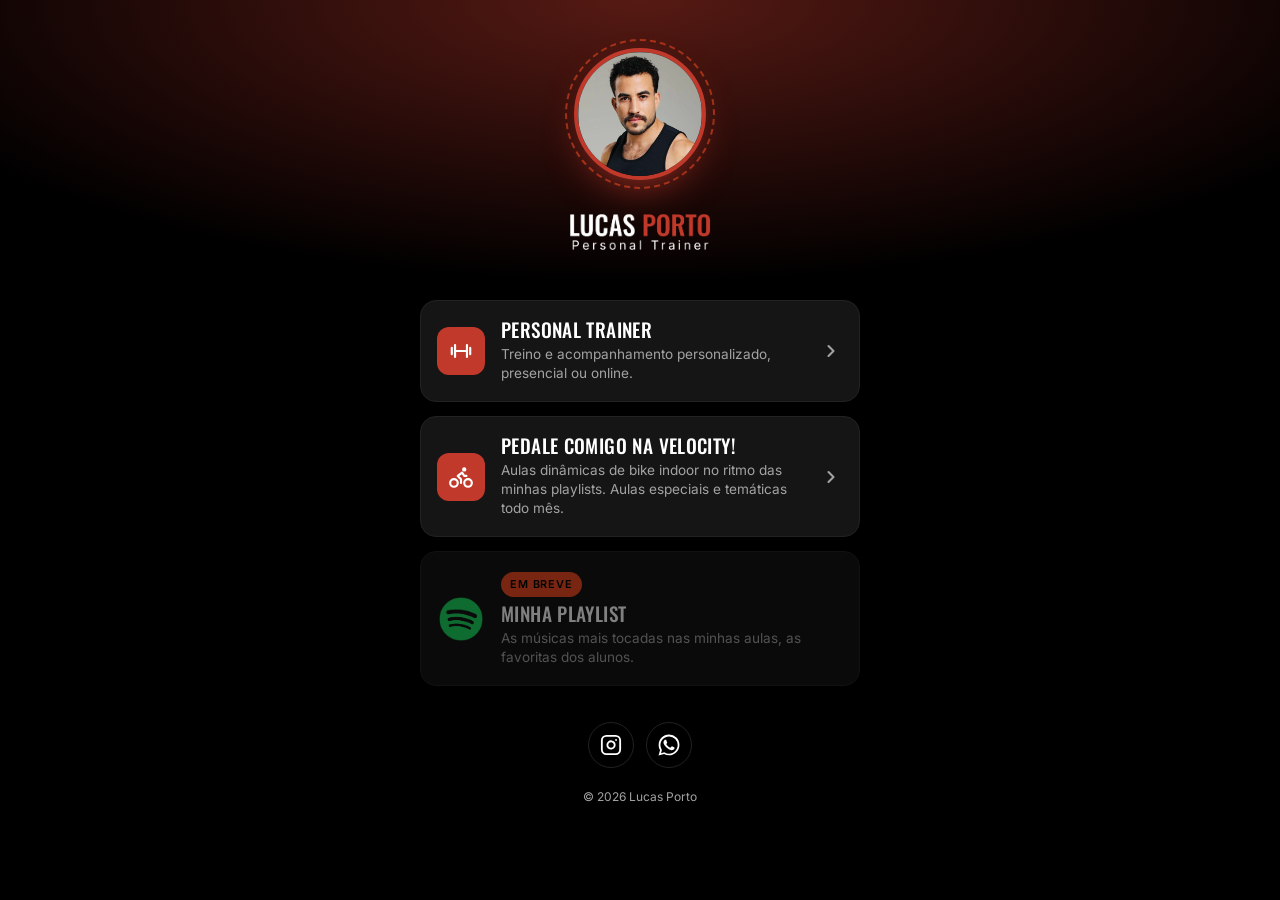
==== bio/index.html @ 9131280d "Página da Velocity com Time do Porto e desafios; ajustes na bio - velocity/: página completa (cores " ====
<!DOCTYPE html>
<html lang="pt-BR">
<head>
  <meta charset="UTF-8">
  <meta name="viewport" content="width=device-width, initial-scale=1">
  <title>Lucas Porto · Links</title>
  <meta name="description" content="Lucas Porto, personal trainer e professor de bike indoor na Velocity. Links para aulas e playlist.">
  <meta name="theme-color" content="#000000">

  <link rel="preconnect" href="https://fonts.googleapis.com">
  <link rel="preconnect" href="https://fonts.gstatic.com" crossorigin>
  <link href="https://fonts.googleapis.com/css2?family=Inter:wght@400;600&family=Oswald:wght@500&display=swap" rel="stylesheet">

  <!-- ?v=: aumente a cada alteração no CSS/imagens para o navegador não usar a versão em cache -->
  <link rel="stylesheet" href="../assets/links.css?v=5">
</head>
<body>
  <main class="page">
    <figure class="avatar">
      <img src="../assets/lucas.png" alt="Lucas Porto" width="482" height="481">
    </figure>
    <img class="logo" src="../assets/logo.svg?v=2" alt="Lucas Porto · Personal Trainer" width="1815" height="724">

    <ul class="links" role="list">
      <li>
        <a class="link" href="../">
          <span class="link__icon" aria-hidden="true">
            <svg viewBox="0 0 24 24" fill="none" stroke="currentColor" stroke-width="2" stroke-linecap="round" stroke-linejoin="round"><path d="M6.5 6.5v11M17.5 6.5v11M3.5 9v6M20.5 9v6M6.5 12h11"/></svg>
          </span>
          <span class="link__body">
            <span class="link__title">Personal Trainer</span>
            <span class="link__desc">Treino e acompanhamento personalizado, presencial ou online.</span>
          </span>
          <svg class="link__arrow" aria-hidden="true" viewBox="0 0 24 24" fill="none" stroke="currentColor" stroke-width="2.5" stroke-linecap="round" stroke-linejoin="round"><path d="M9 6l6 6-6 6"/></svg>
        </a>
      </li>
      <li>
        <a class="link" href="../velocity/">
          <span class="link__icon" aria-hidden="true">
            <svg viewBox="0 0 24 24" fill="none" stroke="currentColor" stroke-width="2" stroke-linecap="round" stroke-linejoin="round"><circle cx="5.5" cy="17.5" r="3.5"/><circle cx="18.5" cy="17.5" r="3.5"/><path d="M15 6a1 1 0 1 0 0-2 1 1 0 0 0 0 2zM12 17.5V14l-3-3 4-3 2 3h2"/></svg>
          </span>
          <span class="link__body">
            <span class="link__title">Pedale comigo na Velocity!</span>
            <span class="link__desc">Aulas dinâmicas de bike indoor no ritmo das minhas playlists. Aulas especiais e temáticas todo mês.</span>
          </span>
          <svg class="link__arrow" aria-hidden="true" viewBox="0 0 24 24" fill="none" stroke="currentColor" stroke-width="2.5" stroke-linecap="round" stroke-linejoin="round"><path d="M9 6l6 6-6 6"/></svg>
        </a>
      </li>
      <li>
        <!-- Em breve: quando a playlist existir, troque o <div> por <a class="link" href="URL"> e remova o selo -->
        <div class="link link--soon">
          <span class="link__icon link__icon--img" aria-hidden="true">
            <img src="../assets/spotify_logo.png?v=1" alt="" width="48" height="48">
          </span>
          <span class="link__body">
            <span class="badge link__badge">Em breve</span>
            <span class="link__title">Minha Playlist</span>
            <span class="link__desc">As músicas mais tocadas nas minhas aulas, as favoritas dos alunos.</span>
          </span>
        </div>
      </li>
    </ul>

    <nav class="social" aria-label="Redes sociais">
      <a href="https://instagram.com/oportopersonal" target="_blank" rel="noopener" aria-label="Instagram @oportopersonal">
        <svg aria-hidden="true" viewBox="0 0 24 24"><path fill="none" stroke="currentColor" stroke-width="2" stroke-linecap="round" d="M7 2h10a5 5 0 0 1 5 5v10a5 5 0 0 1-5 5H7a5 5 0 0 1-5-5V7a5 5 0 0 1 5-5Zm9 9.37A4 4 0 1 1 12.63 8 4 4 0 0 1 16 11.37ZM17.5 6.5h.01"/></svg>
      </a>
      <a href="https://wa.me/5561983435171?text=Li%20sobre%20seu%20trabalho%20no%20instagram%20e%20gostaria%20de%20mais%20informa%C3%A7%C3%B5es" target="_blank" rel="noopener" aria-label="WhatsApp">
        <svg aria-hidden="true" viewBox="0 0 24 24"><path fill="currentColor" d="M17.47 14.38c-.3-.15-1.76-.87-2.03-.97-.27-.1-.47-.15-.67.15-.2.3-.77.97-.94 1.17-.17.2-.35.22-.64.07-.3-.15-1.26-.46-2.4-1.48-.89-.79-1.49-1.77-1.66-2.07-.17-.3-.02-.46.13-.61.13-.13.3-.35.45-.52.15-.17.2-.3.3-.5.1-.2.05-.37-.03-.52-.07-.15-.67-1.62-.92-2.22-.24-.58-.49-.5-.67-.51h-.57c-.2 0-.52.07-.79.37-.27.3-1.04 1.02-1.04 2.48s1.07 2.88 1.21 3.08c.15.2 2.1 3.2 5.08 4.49.71.31 1.26.49 1.7.63.71.23 1.36.2 1.87.12.57-.08 1.76-.72 2-1.41.25-.7.25-1.29.17-1.41-.07-.13-.27-.2-.57-.35M12.05 21.5h-.01a9.4 9.4 0 0 1-4.8-1.31l-.34-.2-3.56.93.95-3.47-.22-.36a9.39 9.39 0 0 1-1.44-5.01c0-5.19 4.23-9.41 9.43-9.41a9.36 9.36 0 0 1 6.66 2.76 9.35 9.35 0 0 1 2.76 6.66c0 5.2-4.23 9.42-9.43 9.42M20.07 3.9A11.3 11.3 0 0 0 12.05.58C5.8.58.72 5.66.72 11.9c0 2 .52 3.95 1.52 5.66L.62 23.42l6-1.57a11.3 11.3 0 0 0 5.42 1.38h.01c6.24 0 11.33-5.08 11.33-11.33 0-3.02-1.18-5.87-3.31-8"/></svg>
      </a>
    </nav>

    <p class="copy">© 2026 Lucas Porto</p>
  </main>
</body>
</html>
---- assets/links.css ----
/* ==========================================================
   Páginas simples (bio do Instagram, Velocity)
   Mesmas cores e fontes do site principal.
   ========================================================== */

:root {
  --red: #C0392B;
  --red-dark: #9E2E23;
  --orange: #F04C22;
  --black: #000;
  --white: #fff;
  --gray-800: #151515;
  --gray-700: #222;
  --gray-400: #a3a3a3;

  --font-head: "Oswald", "Arial Narrow", Impact, sans-serif;
  --font-body: "Inter", system-ui, -apple-system, "Segoe UI", Roboto, sans-serif;
  --ease: cubic-bezier(.2, .8, .2, 1);
}

*,
*::before,
*::after { box-sizing: border-box; }

body {
  margin: 0;
  min-height: 100svh;
  background:
    radial-gradient(90% 45% at 50% 0%, rgba(192, 57, 43, .45), transparent 70%),
    var(--black);
  background-attachment: fixed;
  color: var(--white);
  font-family: var(--font-body);
  line-height: 1.5;
  -webkit-font-smoothing: antialiased;
}

h1, h2, p, ul { margin: 0; }
ul { padding: 0; list-style: none; }
img, svg { display: block; }

:focus-visible {
  outline: 3px solid var(--white);
  outline-offset: 3px;
}

.page {
  width: 100%;
  max-width: 480px;
  margin: 0 auto;
  padding: 48px 20px calc(32px + env(safe-area-inset-bottom));
  display: flex;
  flex-direction: column;
  align-items: center;
  text-align: center;
}

/* ---------- Perfil ---------- */
.avatar {
  position: relative;
  width: 132px;
  margin: 0 0 20px;
  animation: pop .7s var(--ease) both;
}
.avatar img {
  width: 100%;
  height: auto;
  aspect-ratio: 1 / 1;
  object-fit: cover;
  border-radius: 50%;
  border: 4px solid var(--red);
  box-shadow: 0 18px 44px -16px rgba(192, 57, 43, .9);
}
.avatar::after {
  content: "";
  position: absolute;
  inset: -9px;
  border-radius: 50%;
  border: 2px dashed rgba(240, 76, 34, .55);
  pointer-events: none;
}

.logo { height: 72px; width: auto; margin-bottom: 28px; }

/* ---------- Links ---------- */
.links {
  width: 100%;
  display: grid;
  gap: 14px;
}

.link {
  position: relative;
  display: flex;
  align-items: center;
  gap: 16px;
  padding: 18px 18px 18px 16px;
  border-radius: 16px;
  background: var(--gray-800);
  border: 1px solid var(--gray-700);
  color: inherit;
  text-align: left;
  text-decoration: none;
  animation: rise .6s var(--ease) backwards; /* backwards: não sobrescreve a opacidade do .link--soon depois da entrada */
  transition: transform .25s var(--ease), border-color .25s, background-color .25s, box-shadow .25s;
}
.links li:nth-child(2) .link { animation-delay: .08s; }
.links li:nth-child(3) .link { animation-delay: .16s; }

a.link:hover {
  transform: translateY(-2px);
  border-color: var(--red);
  box-shadow: 0 16px 36px -20px rgba(192, 57, 43, .9);
}
a.link:active { transform: scale(.98); }

.link__icon {
  flex: none;
  width: 48px;
  height: 48px;
  display: grid;
  place-items: center;
  border-radius: 12px;
  background: var(--red);
}
.link__icon svg { width: 26px; height: 26px; }
.link__icon--img { background: none; }
.link__icon--img img { width: 44px; height: 44px; }

.link__body { flex: 1; min-width: 0; }
.link__title {
  display: block;
  font-family: var(--font-head);
  font-weight: 500;
  font-size: 1.2rem;
  line-height: 1.15;
  letter-spacing: .02em;
  text-transform: uppercase;
}
.link__desc {
  display: block;
  margin-top: 4px;
  font-size: .85rem;
  line-height: 1.4;
  color: var(--gray-400);
}

.link__arrow {
  flex: none;
  width: 20px;
  height: 20px;
  color: var(--gray-400);
  transition: transform .25s var(--ease), color .25s;
}
a.link:hover .link__arrow { transform: translateX(3px); color: var(--white); }

/* em breve */
.link--soon { opacity: .5; }

.link__badge { display: inline-block; margin-bottom: 6px; }

.badge {
  flex: none;
  font-size: .68rem;
  font-weight: 600;
  letter-spacing: .08em;
  text-transform: uppercase;
  padding: 4px 9px;
  border-radius: 999px;
  background: var(--orange);
  color: var(--black);
}

/* ---------- Rodapé ---------- */
.social {
  display: flex;
  gap: 12px;
  margin-top: 36px;
}
.social a {
  width: 46px;
  height: 46px;
  display: grid;
  place-items: center;
  border-radius: 50%;
  border: 1px solid var(--gray-700);
  color: var(--white);
  transition: border-color .25s, background-color .25s;
}
.social a:hover { border-color: var(--red); background: var(--red); }
.social svg { width: 22px; height: 22px; }

.copy {
  margin-top: 20px;
  font-size: .75rem;
  color: var(--gray-400);
}

/* ---------- Página "Em breve" ---------- */
.page--center { min-height: 100svh; justify-content: center; }
.soon__title {
  font-family: var(--font-head);
  font-weight: 500;
  font-size: clamp(2.2rem, 10vw, 3rem);
  line-height: 1;
  text-transform: uppercase;
  margin-bottom: 18px;
}
.soon__title span { color: var(--red); }
.soon__badge { margin-bottom: 36px; font-size: .8rem; padding: 6px 14px; }

.back {
  display: inline-flex;
  align-items: center;
  gap: 8px;
  min-height: 46px;
  padding: 0 22px;
  border-radius: 999px;
  border: 1px solid rgba(255, 255, 255, .35);
  color: var(--white);
  font-family: var(--font-head);
  font-weight: 500;
  letter-spacing: .04em;
  text-transform: uppercase;
  text-decoration: none;
  transition: border-color .25s;
}
.back:hover { border-color: var(--white); }

@keyframes pop {
  from { opacity: 0; transform: scale(.85); }
  to   { opacity: 1; transform: none; }
}
@keyframes rise {
  from { opacity: 0; transform: translateY(14px); }
  to   { opacity: 1; transform: none; }
}

@media (prefers-reduced-motion: reduce) {
  *, *::before, *::after {
    animation: none !important;
    transition-duration: .01ms !important;
  }
}
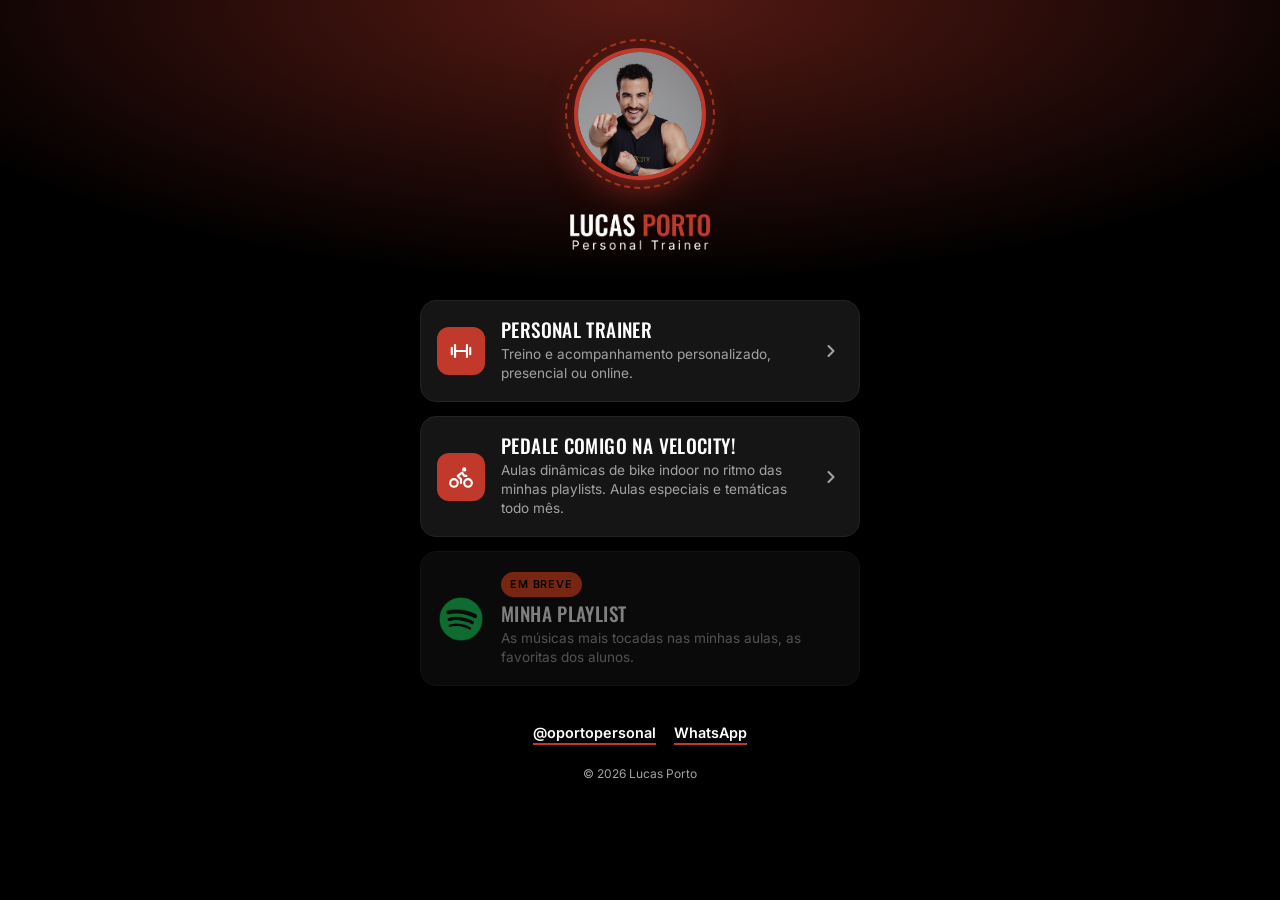
==== commit 4b011ca4: "Fotos novas do Lucas, rodapés padronizados e link Voltar no site - Fotos lucas_personal e lucas_velo" ====
--- a/bio/index.html
+++ b/bio/index.html
@@ -12,12 +12,12 @@
   <link href="https://fonts.googleapis.com/css2?family=Inter:wght@400;600&family=Oswald:wght@500&display=swap" rel="stylesheet">
 
   <!-- ?v=: aumente a cada alteração no CSS/imagens para o navegador não usar a versão em cache -->
-  <link rel="stylesheet" href="../assets/links.css?v=5">
+  <link rel="stylesheet" href="../assets/links.css?v=6">
 </head>
 <body>
   <main class="page">
     <figure class="avatar">
-      <img src="../assets/lucas.png" alt="Lucas Porto" width="482" height="481">
+      <img src="../assets/lucas_personal_avatar.jpg?v=2" alt="Lucas Porto" width="800" height="800">
     </figure>
     <img class="logo" src="../assets/logo.svg?v=2" alt="Lucas Porto · Personal Trainer" width="1815" height="724">
 
@@ -61,13 +61,9 @@
       </li>
     </ul>
 
-    <nav class="social" aria-label="Redes sociais">
-      <a href="https://instagram.com/oportopersonal" target="_blank" rel="noopener" aria-label="Instagram @oportopersonal">
-        <svg aria-hidden="true" viewBox="0 0 24 24"><path fill="none" stroke="currentColor" stroke-width="2" stroke-linecap="round" d="M7 2h10a5 5 0 0 1 5 5v10a5 5 0 0 1-5 5H7a5 5 0 0 1-5-5V7a5 5 0 0 1 5-5Zm9 9.37A4 4 0 1 1 12.63 8 4 4 0 0 1 16 11.37ZM17.5 6.5h.01"/></svg>
-      </a>
-      <a href="https://wa.me/5561983435171?text=Li%20sobre%20seu%20trabalho%20no%20instagram%20e%20gostaria%20de%20mais%20informa%C3%A7%C3%B5es" target="_blank" rel="noopener" aria-label="WhatsApp">
-        <svg aria-hidden="true" viewBox="0 0 24 24"><path fill="currentColor" d="M17.47 14.38c-.3-.15-1.76-.87-2.03-.97-.27-.1-.47-.15-.67.15-.2.3-.77.97-.94 1.17-.17.2-.35.22-.64.07-.3-.15-1.26-.46-2.4-1.48-.89-.79-1.49-1.77-1.66-2.07-.17-.3-.02-.46.13-.61.13-.13.3-.35.45-.52.15-.17.2-.3.3-.5.1-.2.05-.37-.03-.52-.07-.15-.67-1.62-.92-2.22-.24-.58-.49-.5-.67-.51h-.57c-.2 0-.52.07-.79.37-.27.3-1.04 1.02-1.04 2.48s1.07 2.88 1.21 3.08c.15.2 2.1 3.2 5.08 4.49.71.31 1.26.49 1.7.63.71.23 1.36.2 1.87.12.57-.08 1.76-.72 2-1.41.25-.7.25-1.29.17-1.41-.07-.13-.27-.2-.57-.35M12.05 21.5h-.01a9.4 9.4 0 0 1-4.8-1.31l-.34-.2-3.56.93.95-3.47-.22-.36a9.39 9.39 0 0 1-1.44-5.01c0-5.19 4.23-9.41 9.43-9.41a9.36 9.36 0 0 1 6.66 2.76 9.35 9.35 0 0 1 2.76 6.66c0 5.2-4.23 9.42-9.43 9.42M20.07 3.9A11.3 11.3 0 0 0 12.05.58C5.8.58.72 5.66.72 11.9c0 2 .52 3.95 1.52 5.66L.62 23.42l6-1.57a11.3 11.3 0 0 0 5.42 1.38h.01c6.24 0 11.33-5.08 11.33-11.33 0-3.02-1.18-5.87-3.31-8"/></svg>
-      </a>
+    <nav class="footer__links" aria-label="Mais links">
+      <a href="https://instagram.com/oportopersonal" target="_blank" rel="noopener">@oportopersonal</a>
+      <a href="https://wa.me/5561983435171?text=Li%20sobre%20seu%20trabalho%20no%20instagram%20e%20gostaria%20de%20mais%20informa%C3%A7%C3%B5es" target="_blank" rel="noopener">WhatsApp</a>
     </nav>
 
     <p class="copy">© 2026 Lucas Porto</p>
--- a/assets/links.css
+++ b/assets/links.css
@@ -172,23 +172,15 @@
 }
 
 /* ---------- Rodapé ---------- */
-.social {
-  display: flex;
-  gap: 12px;
-  margin-top: 36px;
-}
-.social a {
-  width: 46px;
-  height: 46px;
-  display: grid;
-  place-items: center;
-  border-radius: 50%;
-  border: 1px solid var(--gray-700);
+.footer__links { display: flex; flex-wrap: wrap; justify-content: center; gap: 8px 18px; margin-top: 36px; font-size: .9rem; }
+.footer__links a {
+  font-weight: 600;
   color: var(--white);
-  transition: border-color .25s, background-color .25s;
-}
-.social a:hover { border-color: var(--red); background: var(--red); }
-.social svg { width: 22px; height: 22px; }
+  text-decoration: none;
+  border-bottom: 2px solid var(--red);
+  transition: border-color .25s;
+}
+.footer__links a:hover { border-color: var(--white); }
 
 .copy {
   margin-top: 20px;
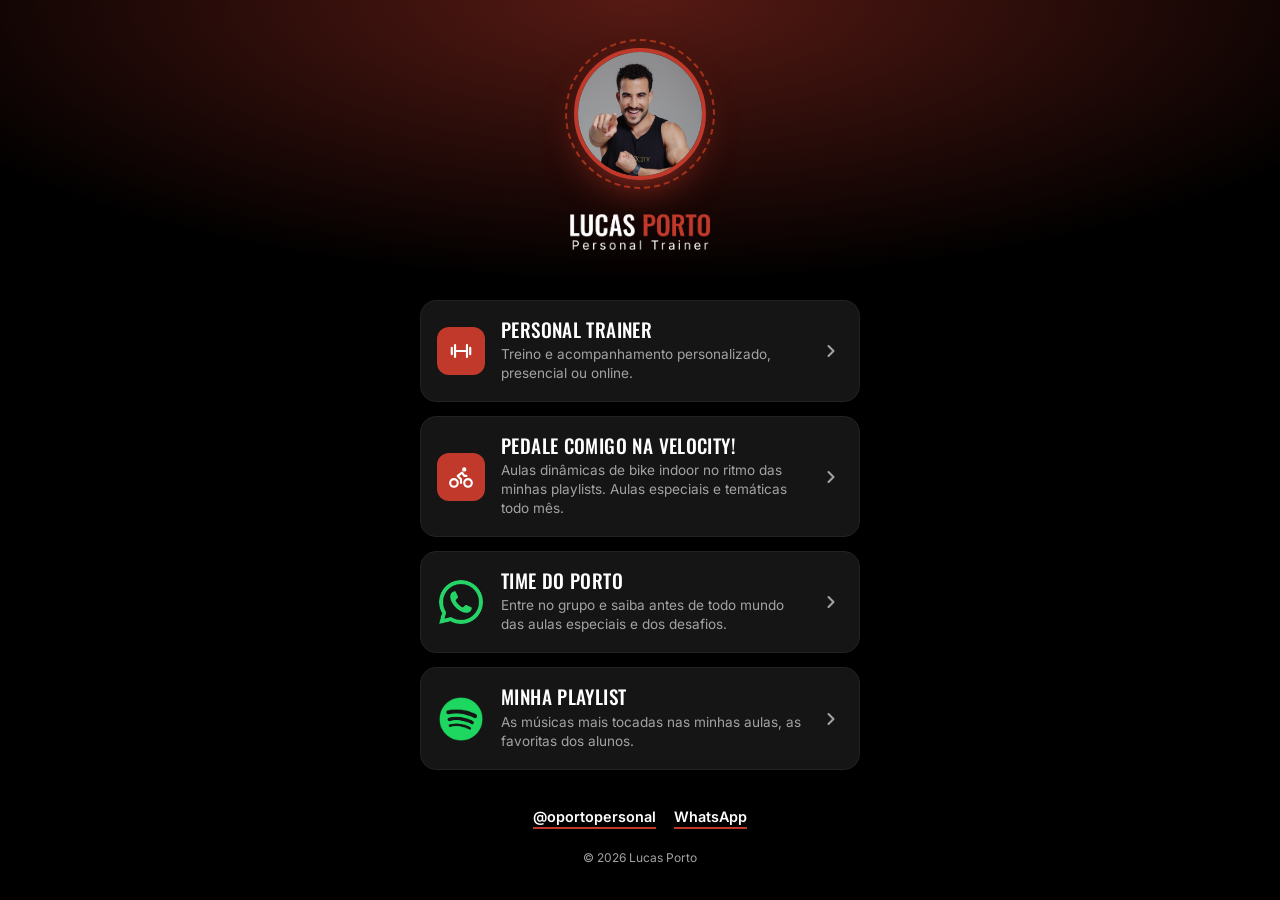
==== commit c07ebfe8: "Bio: playlist do Spotify e grupo do Time do Porto; logos renomeados - Card da playlist com link do S" ====
--- a/bio/index.html
+++ b/bio/index.html
@@ -12,7 +12,7 @@
   <link href="https://fonts.googleapis.com/css2?family=Inter:wght@400;600&family=Oswald:wght@500&display=swap" rel="stylesheet">
 
   <!-- ?v=: aumente a cada alteração no CSS/imagens para o navegador não usar a versão em cache -->
-  <link rel="stylesheet" href="../assets/links.css?v=6">
+  <link rel="stylesheet" href="../assets/links.css?v=7">
 </head>
 <body>
   <main class="page">
@@ -47,17 +47,28 @@
         </a>
       </li>
       <li>
-        <!-- Em breve: quando a playlist existir, troque o <div> por <a class="link" href="URL"> e remova o selo -->
-        <div class="link link--soon">
+        <a class="link" href="https://chat.whatsapp.com/D8VZ9RCraKYHn0KsHyFJtZ" target="_blank" rel="noopener">
           <span class="link__icon link__icon--img" aria-hidden="true">
-            <img src="../assets/spotify_logo.png?v=1" alt="" width="48" height="48">
+            <img src="../assets/logo_whatsapp_web.png?v=1" alt="" width="48" height="48">
           </span>
           <span class="link__body">
-            <span class="badge link__badge">Em breve</span>
+            <span class="link__title">Time do Porto</span>
+            <span class="link__desc">Entre no grupo e saiba antes de todo mundo das aulas especiais e dos desafios.</span>
+          </span>
+          <svg class="link__arrow" aria-hidden="true" viewBox="0 0 24 24" fill="none" stroke="currentColor" stroke-width="2.5" stroke-linecap="round" stroke-linejoin="round"><path d="M9 6l6 6-6 6"/></svg>
+        </a>
+      </li>
+      <li>
+        <a class="link" href="https://open.spotify.com/playlist/2BdKq4FAtgC0P8CTjF3Lct" target="_blank" rel="noopener">
+          <span class="link__icon link__icon--img" aria-hidden="true">
+            <img src="../assets/logo_spotify.png?v=1" alt="" width="48" height="48">
+          </span>
+          <span class="link__body">
             <span class="link__title">Minha Playlist</span>
             <span class="link__desc">As músicas mais tocadas nas minhas aulas, as favoritas dos alunos.</span>
           </span>
-        </div>
+          <svg class="link__arrow" aria-hidden="true" viewBox="0 0 24 24" fill="none" stroke="currentColor" stroke-width="2.5" stroke-linecap="round" stroke-linejoin="round"><path d="M9 6l6 6-6 6"/></svg>
+        </a>
       </li>
     </ul>
 
--- a/assets/links.css
+++ b/assets/links.css
@@ -106,6 +106,7 @@
 }
 .links li:nth-child(2) .link { animation-delay: .08s; }
 .links li:nth-child(3) .link { animation-delay: .16s; }
+.links li:nth-child(4) .link { animation-delay: .24s; }
 
 a.link:hover {
   transform: translateY(-2px);
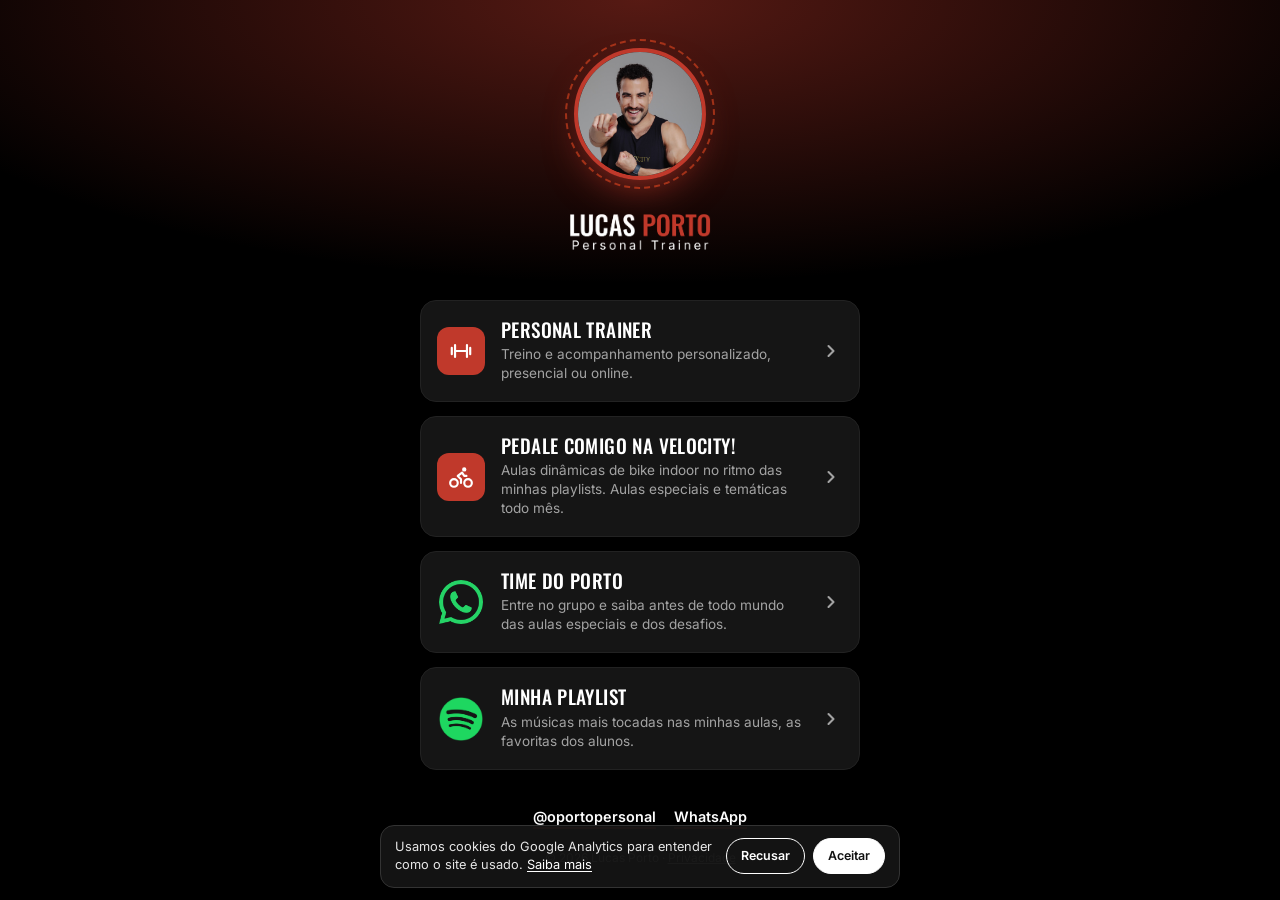
==== commit fd636090: "Google Analytics com aviso de cookies e página de privacidade - assets/consent.js: aviso discreto; G" ====
--- a/bio/index.html
+++ b/bio/index.html
@@ -12,7 +12,7 @@
   <link href="https://fonts.googleapis.com/css2?family=Inter:wght@400;600&family=Oswald:wght@500&display=swap" rel="stylesheet">
 
   <!-- ?v=: aumente a cada alteração no CSS/imagens para o navegador não usar a versão em cache -->
-  <link rel="stylesheet" href="../assets/links.css?v=7">
+  <link rel="stylesheet" href="../assets/links.css?v=9">
 </head>
 <body>
   <main class="page">
@@ -77,7 +77,8 @@
       <a href="https://wa.me/5561983435171?text=Li%20sobre%20seu%20trabalho%20no%20instagram%20e%20gostaria%20de%20mais%20informa%C3%A7%C3%B5es" target="_blank" rel="noopener">WhatsApp</a>
     </nav>
 
-    <p class="copy">© 2026 Lucas Porto</p>
+    <p class="copy">© 2026 Lucas Porto · <a href="../privacidade/">Privacidade</a></p>
   </main>
+  <script src="../assets/consent.js?v=1" data-privacy="../privacidade/" defer></script>
 </body>
 </html>
--- a/assets/links.css
+++ b/assets/links.css
@@ -220,6 +220,38 @@
 }
 .back:hover { border-color: var(--white); }
 
+/* ---------- Página de privacidade ---------- */
+.legal { position: relative; text-align: left; align-items: stretch; }
+.legal .logo { align-self: center; height: 56px; }
+.legal h1 { font-family: var(--font-head); font-weight: 500; text-transform: uppercase; font-size: 2rem; line-height: 1.05; margin-bottom: 8px; }
+.legal h2 { font-family: var(--font-head); font-weight: 500; text-transform: uppercase; font-size: 1.15rem; letter-spacing: .03em; margin: 28px 0 6px; color: var(--white); }
+.legal p { color: #cfcfcf; font-size: .95rem; margin-bottom: 10px; }
+.legal a { color: var(--white); }
+.legal__back { position: absolute; top: 20px; right: 20px; display: inline-flex; align-items: center; gap: 4px; font-size: .85rem; font-weight: 600; color: var(--gray-400); text-decoration: none; }
+.legal__back:hover { color: var(--white); }
+.legal__btn { align-self: flex-start; margin-top: 6px; background: transparent; cursor: pointer; font-size: .85rem; }
+.copy a { color: inherit; }
+
+/* ---------- Página QR ---------- */
+.qr {
+  display: block;
+  width: min(78vw, 300px);
+  padding: 16px;
+  border-radius: 24px;
+  background: var(--white);
+  box-shadow: 0 24px 60px -24px rgba(192, 57, 43, .9);
+  animation: pop .7s .1s var(--ease) both;
+}
+.qr img { width: 100%; height: auto; }
+.qr__caption {
+  margin-top: 18px;
+  font-family: var(--font-head);
+  font-weight: 500;
+  font-size: 1.4rem;
+  letter-spacing: .04em;
+  text-transform: uppercase;
+}
+
 @keyframes pop {
   from { opacity: 0; transform: scale(.85); }
   to   { opacity: 1; transform: none; }
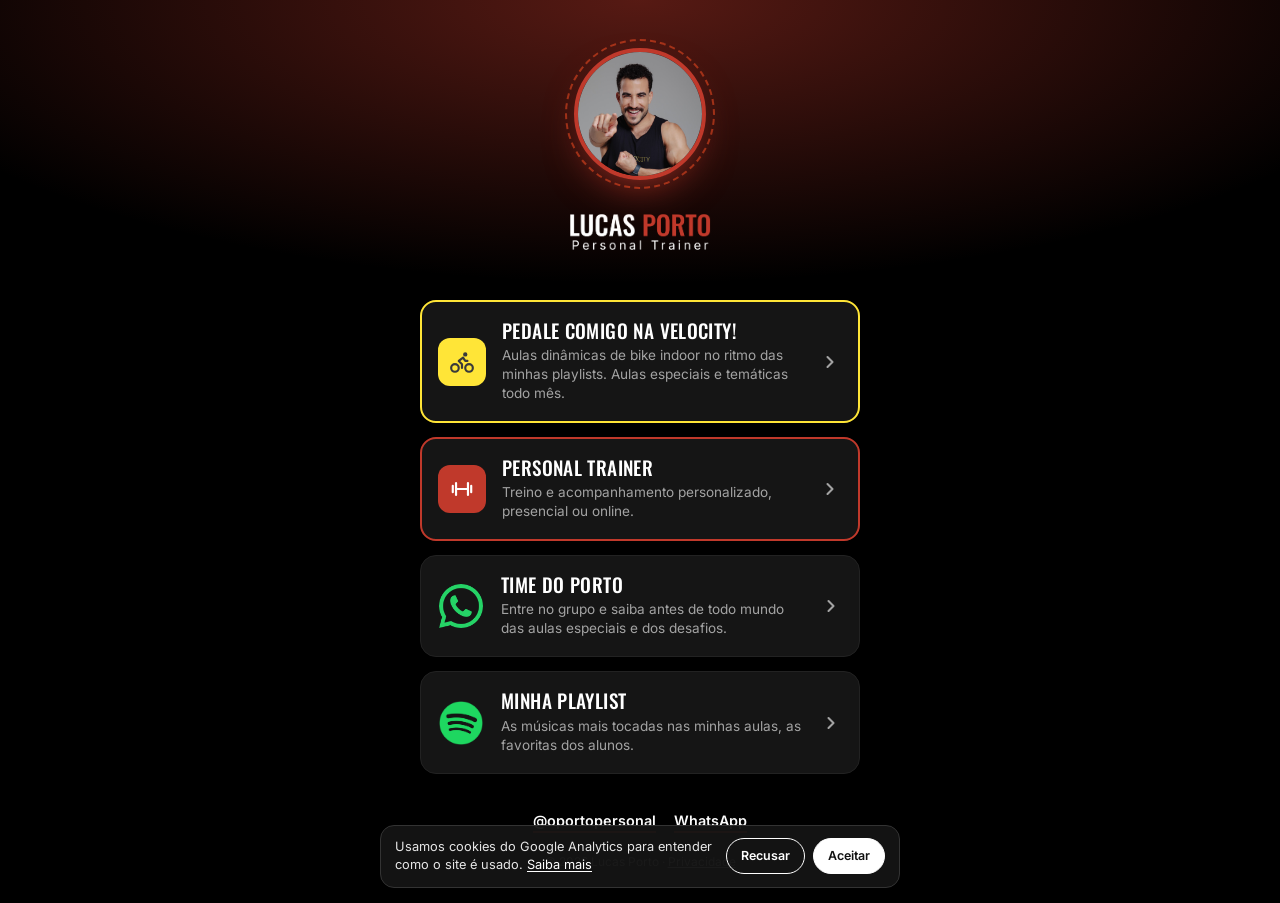
==== commit df287adf: "Bio: Velocity em primeiro (destaque amarelo) e Personal em segundo (borda vermelha) Co-Authored-By: " ====
--- a/bio/index.html
+++ b/bio/index.html
@@ -12,7 +12,7 @@
   <link href="https://fonts.googleapis.com/css2?family=Inter:wght@400;600&family=Oswald:wght@500&display=swap" rel="stylesheet">
 
   <!-- ?v=: aumente a cada alteração no CSS/imagens para o navegador não usar a versão em cache -->
-  <link rel="stylesheet" href="../assets/links.css?v=9">
+  <link rel="stylesheet" href="../assets/links.css?v=10">
 </head>
 <body>
   <main class="page">
@@ -23,25 +23,25 @@
 
     <ul class="links" role="list">
       <li>
-        <a class="link" href="../">
+        <a class="link link--velocity" href="../velocity/">
+          <span class="link__icon" aria-hidden="true">
+            <svg viewBox="0 0 24 24" fill="none" stroke="currentColor" stroke-width="2" stroke-linecap="round" stroke-linejoin="round"><circle cx="5.5" cy="17.5" r="3.5"/><circle cx="18.5" cy="17.5" r="3.5"/><path d="M15 6a1 1 0 1 0 0-2 1 1 0 0 0 0 2zM12 17.5V14l-3-3 4-3 2 3h2"/></svg>
+          </span>
+          <span class="link__body">
+            <span class="link__title">Pedale comigo na Velocity!</span>
+            <span class="link__desc">Aulas dinâmicas de bike indoor no ritmo das minhas playlists. Aulas especiais e temáticas todo mês.</span>
+          </span>
+          <svg class="link__arrow" aria-hidden="true" viewBox="0 0 24 24" fill="none" stroke="currentColor" stroke-width="2.5" stroke-linecap="round" stroke-linejoin="round"><path d="M9 6l6 6-6 6"/></svg>
+        </a>
+      </li>
+      <li>
+        <a class="link link--personal" href="../">
           <span class="link__icon" aria-hidden="true">
             <svg viewBox="0 0 24 24" fill="none" stroke="currentColor" stroke-width="2" stroke-linecap="round" stroke-linejoin="round"><path d="M6.5 6.5v11M17.5 6.5v11M3.5 9v6M20.5 9v6M6.5 12h11"/></svg>
           </span>
           <span class="link__body">
             <span class="link__title">Personal Trainer</span>
             <span class="link__desc">Treino e acompanhamento personalizado, presencial ou online.</span>
-          </span>
-          <svg class="link__arrow" aria-hidden="true" viewBox="0 0 24 24" fill="none" stroke="currentColor" stroke-width="2.5" stroke-linecap="round" stroke-linejoin="round"><path d="M9 6l6 6-6 6"/></svg>
-        </a>
-      </li>
-      <li>
-        <a class="link" href="../velocity/">
-          <span class="link__icon" aria-hidden="true">
-            <svg viewBox="0 0 24 24" fill="none" stroke="currentColor" stroke-width="2" stroke-linecap="round" stroke-linejoin="round"><circle cx="5.5" cy="17.5" r="3.5"/><circle cx="18.5" cy="17.5" r="3.5"/><path d="M15 6a1 1 0 1 0 0-2 1 1 0 0 0 0 2zM12 17.5V14l-3-3 4-3 2 3h2"/></svg>
-          </span>
-          <span class="link__body">
-            <span class="link__title">Pedale comigo na Velocity!</span>
-            <span class="link__desc">Aulas dinâmicas de bike indoor no ritmo das minhas playlists. Aulas especiais e temáticas todo mês.</span>
           </span>
           <svg class="link__arrow" aria-hidden="true" viewBox="0 0 24 24" fill="none" stroke="currentColor" stroke-width="2.5" stroke-linecap="round" stroke-linejoin="round"><path d="M9 6l6 6-6 6"/></svg>
         </a>
--- a/assets/links.css
+++ b/assets/links.css
@@ -155,6 +155,12 @@
 }
 a.link:hover .link__arrow { transform: translateX(3px); color: var(--white); }
 
+/* destaques: Velocity (amarelo) e Personal (vermelho) */
+.link--velocity { border: 2px solid #FFE537; }
+a.link--velocity:hover { border-color: #FFE537; box-shadow: 0 16px 36px -20px rgba(255, 229, 55, .8); }
+.link--velocity .link__icon { background: #FFE537; color: #3A3A3A; }
+.link--personal { border: 2px solid var(--red); }
+
 /* em breve */
 .link--soon { opacity: .5; }
 
